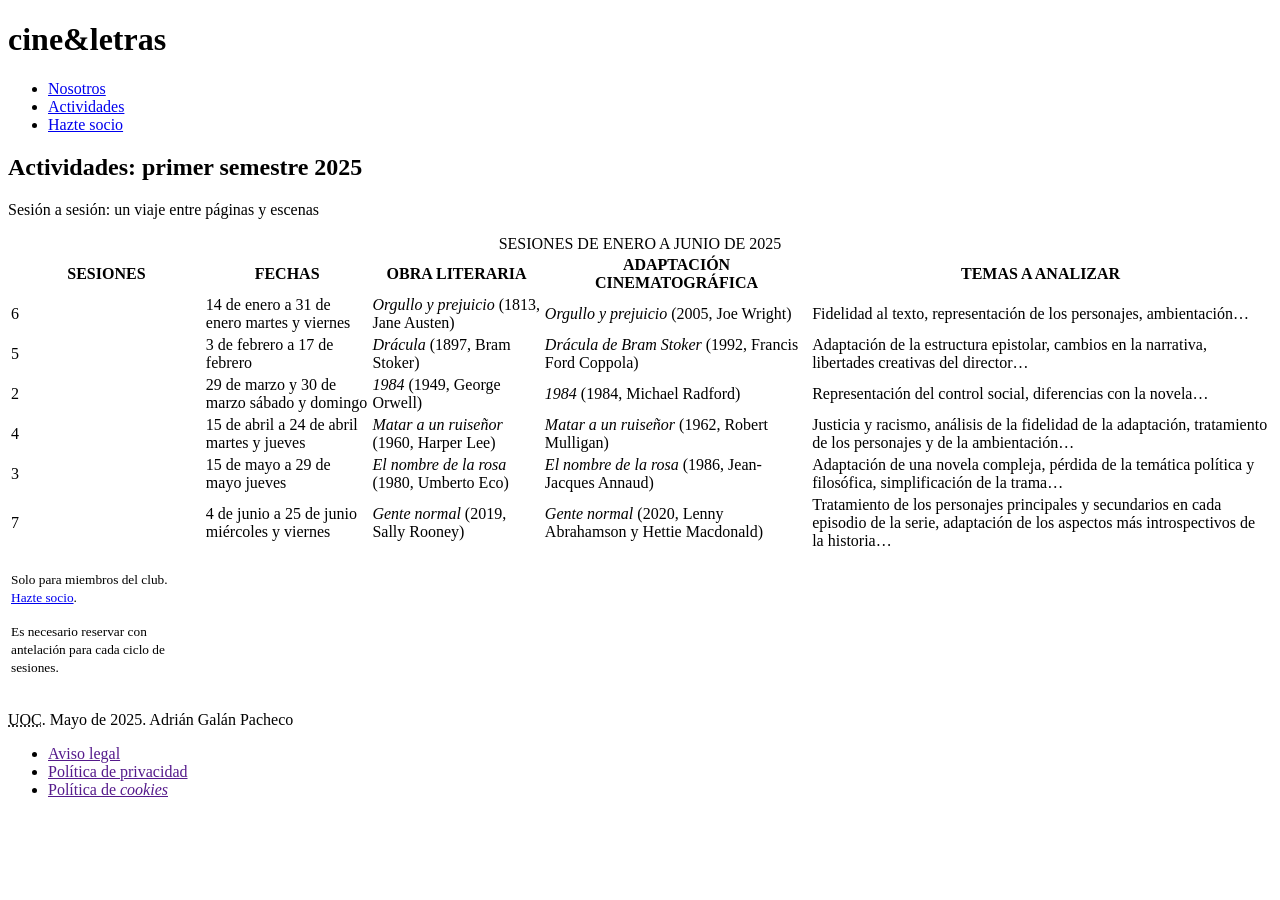
==== actividades.html @ 53a6e755 "Semantic HTML" ====
<!DOCTYPE html>
<html lang="es">

<head>
  <meta charset="UTF-8">
  <meta name="viewport" content="width=device-width, initial-scale=1.0">

  <title>Nosotros | Cine & Letras</title>

  <meta name="author" content="Adrián Galán Pacheco">
  <!-- TODO: Fix description -->
  <meta name="description" content="Actividades cine y letras">

  <link rel="icon" href="img/favicon.png" type="image/png">
  <link rel="stylesheet" href="css/estilos.css">
</head>

<body>

  <header>
    <h1>cine&letras</h1>

    <nav>
      <ul>
        <li><a href="nosotros.html">Nosotros</a></li>
        <li><a href="actividades.html" class="active">Actividades</a></li>
        <li><a href="formulario.html">Hazte socio</a></li>
      </ul>
    </nav>
  </header>

  <main>

    <header>
      <h2>Actividades: primer semestre 2025</h2>
      <p>Sesión a sesión: un viaje entre páginas y escenas</p>
    </header>

    <table>
      <caption>
        SESIONES DE ENERO A JUNIO DE 2025
      </caption>
      
      <thead>
        <tr>
          <th>SESIONES</th>
          <th>FECHAS</th>
          <th>OBRA LITERARIA</th>
          <th>ADAPTACIÓN CINEMATOGRÁFICA</th>
          <th>TEMAS A ANALIZAR</th>
        </tr>
      </thead>

      <tbody>
        <tr>
          <td>6</td>
          <td>14 de enero a 31 de enero <span>martes y viernes</span></td>
          <td><cite>Orgullo y prejuicio</cite> (1813, Jane Austen)</td>
          <td><cite>Orgullo y prejuicio</cite> (2005, Joe Wright)</td>
          <td>Fidelidad al texto, representación de los personajes, ambientación…</td>
        </tr>

        <tr>
          <td>5</td>
          <td>3 de febrero a 17 de febrero</td>
          <td><cite>Drácula</cite> (1897, Bram Stoker)</td>
          <td><cite>Drácula de Bram Stoker</cite> (1992, Francis Ford Coppola)</td>
          <td>Adaptación de la estructura epistolar, cambios en la narrativa, libertades creativas del director…</td>
        </tr>

        <tr>
          <td>2</td>
          <td>29 de marzo y 30 de marzo <span>sábado y domingo</span></td>
          <td><cite>1984</cite> (1949, George Orwell)</td>
          <td><cite>1984</cite> (1984, Michael Radford)</td>
          <td>Representación del control social, diferencias con la novela…</td>
        </tr>

        <tr>
          <td>4</td>
          <td>15 de abril a 24 de abril <span>martes y jueves</span></td>
          <td><cite>Matar a un ruiseñor</cite> (1960, Harper Lee)</td>
          <td><cite>Matar a un ruiseñor</cite> (1962, Robert Mulligan)</td>
          <td>Justicia y racismo, análisis de la fidelidad de la adaptación, tratamiento de los personajes y de la ambientación… </td>
        </tr>

        <tr>
          <td>3</td>
          <td>15 de mayo a 29 de mayo <span>jueves</span></td>
          <td><cite>El nombre de la rosa</cite> (1980, Umberto Eco)</td>
          <td><cite>El nombre de la rosa</cite> (1986, Jean-Jacques Annaud)</td>
          <td>Adaptación de una novela compleja, pérdida de la temática política y filosófica, simplificación de la trama…</td>
        </tr>

        <tr>
          <td>7</td>
          <td>4 de junio a 25 de junio <span>miércoles y viernes</span></td>
          <td><cite>Gente normal</cite> (2019, Sally Rooney)</td>
          <td><cite>Gente normal</cite> (2020, Lenny Abrahamson y Hettie Macdonald)</td>
          <td>Tratamiento de los personajes principales y secundarios en cada episodio de la serie, adaptación de los aspectos más introspectivos de la historia…</td>
        </tr>
      </tbody>

      <tfoot>
        <tr>
          <td>
            <p><small>Solo para miembros del club. <a href="formulario.html">Hazte socio</a>.</small></p>
            <p><small>Es necesario reservar con antelación para cada ciclo de sesiones.</small></p>
          </td>
        </tr>
      </tfoot>
    </table>
    
  </main>

  <footer>
    <p><abbr title="Universitat Oberta de Catalunya">UOC</abbr>. Mayo de 2025. Adrián Galán Pacheco</p>

    <ul>
      <li><a href="">Aviso legal</a></li>
      <li><a href="">Política de privacidad</a></li>
      <li><a href="">Política de <i lang="en">cookies</i></a></li>
    </ul>
  </footer>
</body>

</html>
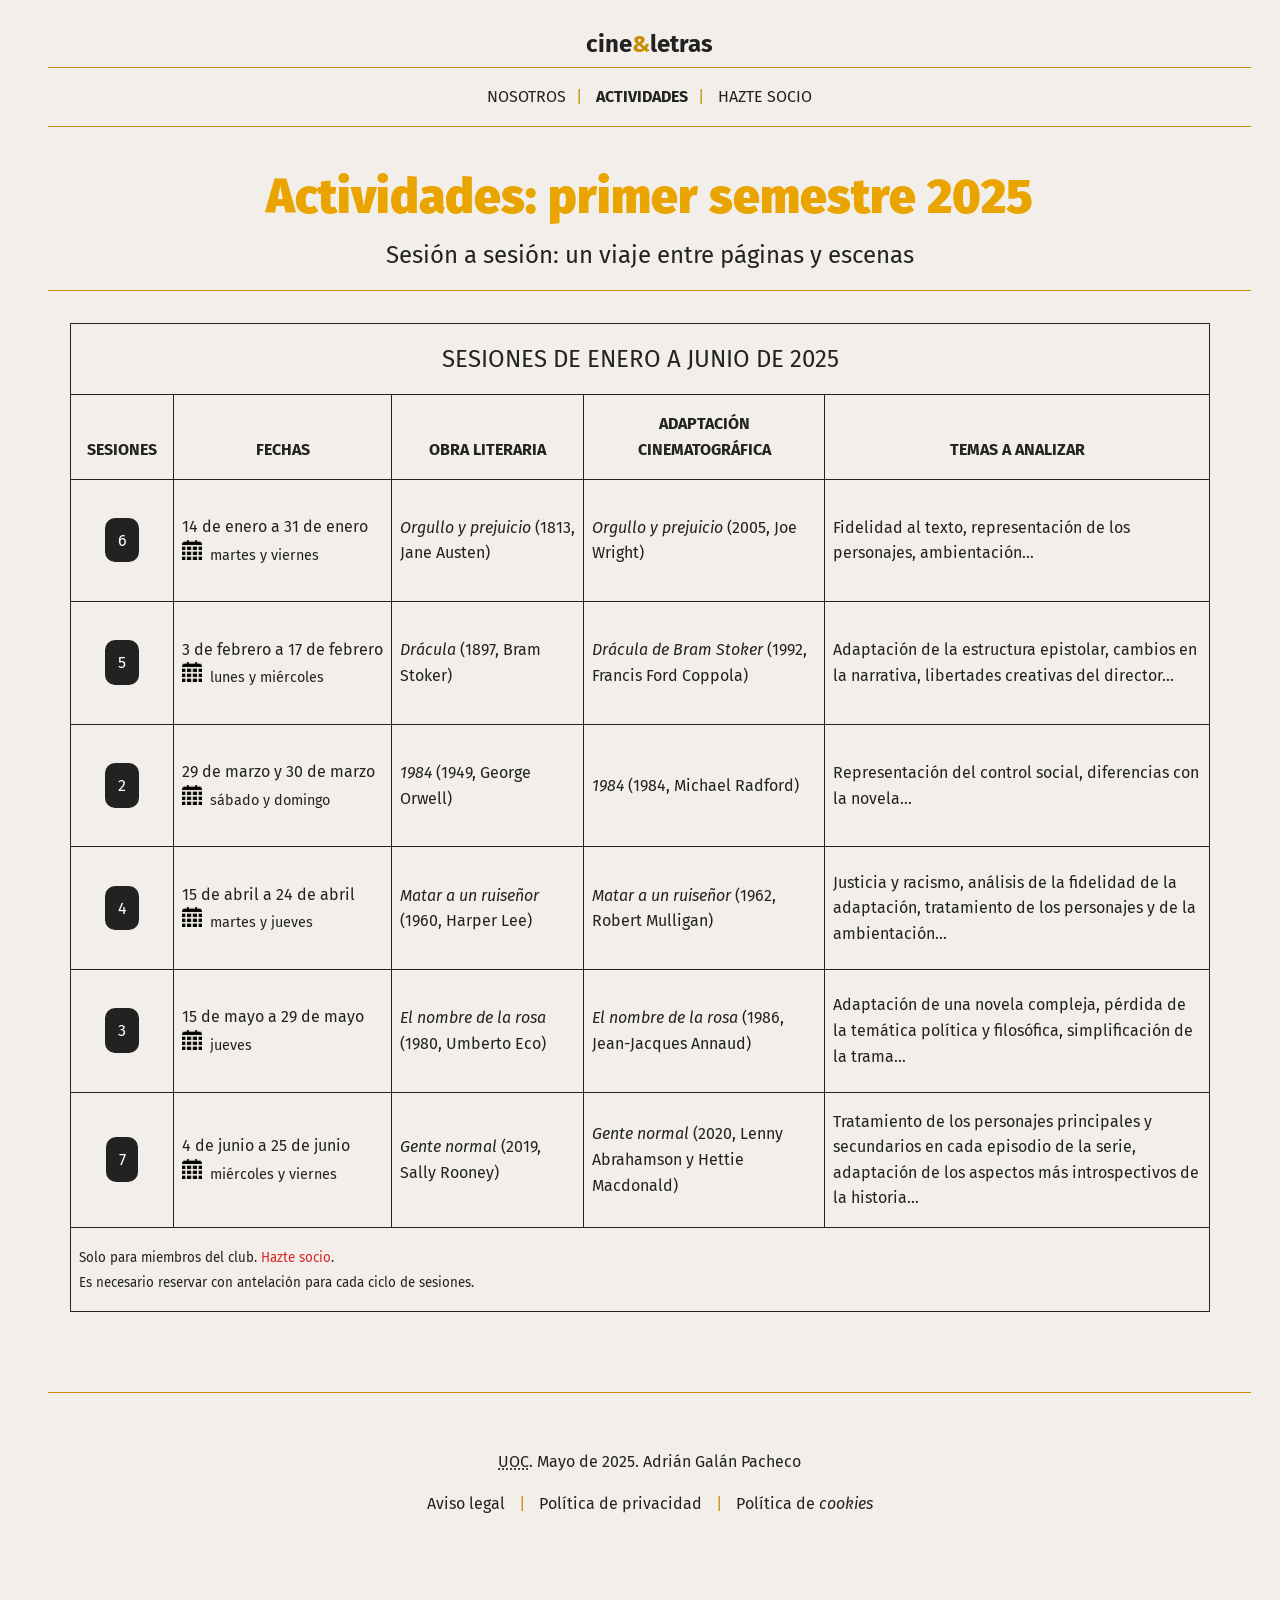
==== commit 3852dc94: "Styles applied" ====
--- a/actividades.html
+++ b/actividades.html
@@ -8,23 +8,27 @@
   <title>Nosotros | Cine & Letras</title>
 
   <meta name="author" content="Adrián Galán Pacheco">
-  <!-- TODO: Fix description -->
-  <meta name="description" content="Actividades cine y letras">
+  <meta name="description" content="Explora las actividades para el primer semestre de 2025 del club Cine y letras.">
 
   <link rel="icon" href="img/favicon.png" type="image/png">
   <link rel="stylesheet" href="css/estilos.css">
+
+  <link rel="preconnect" href="https://fonts.googleapis.com">
+  <link rel="preconnect" href="https://fonts.gstatic.com" crossorigin>
+  <link href="https://fonts.googleapis.com/css2?family=Fira+Sans:ital,wght@0,400;0,700;0,900;1,400&display=swap"
+    rel="stylesheet">
 </head>
 
 <body>
 
   <header>
-    <h1>cine&letras</h1>
+    <h1><a href="index.html" class="web-title">cine<span>&</span>letras</a></h1>
 
     <nav>
       <ul>
-        <li><a href="nosotros.html">Nosotros</a></li>
-        <li><a href="actividades.html" class="active">Actividades</a></li>
-        <li><a href="formulario.html">Hazte socio</a></li>
+        <li><a href="nosotros.html" class="link-menu">Nosotros</a></li>
+        <li><a href="actividades.html" class="link-menu active">Actividades</a></li>
+        <li><a href="formulario.html" class="link-menu">Hazte socio</a></li>
       </ul>
     </nav>
   </header>
@@ -33,93 +37,103 @@
 
     <header>
       <h2>Actividades: primer semestre 2025</h2>
-      <p>Sesión a sesión: un viaje entre páginas y escenas</p>
+      <p class="subsubtitle">Sesión a sesión: un viaje entre páginas y escenas</p>
     </header>
 
-    <table>
+    <table class="container">
       <caption>
         SESIONES DE ENERO A JUNIO DE 2025
       </caption>
-      
+
       <thead>
         <tr>
-          <th>SESIONES</th>
-          <th>FECHAS</th>
-          <th>OBRA LITERARIA</th>
-          <th>ADAPTACIÓN CINEMATOGRÁFICA</th>
-          <th>TEMAS A ANALIZAR</th>
+          <th scope="col">SESIONES</th>
+          <th scope="col">FECHAS</th>
+          <th scope="col">OBRA LITERARIA</th>
+          <th scope="col">ADAPTACIÓN CINEMATOGRÁFICA</th>
+          <th scope="col">TEMAS A ANALIZAR</th>
         </tr>
       </thead>
 
       <tbody>
         <tr>
-          <td>6</td>
-          <td>14 de enero a 31 de enero <span>martes y viernes</span></td>
+          <td><span class="wrapper">6</span></td>
+          <td><time datetime="2025-01-14">14 de enero</time> a <time datetime="2025-01-31">31 de enero</time> <span
+              class="date">martes y viernes</span></td>
           <td><cite>Orgullo y prejuicio</cite> (1813, Jane Austen)</td>
           <td><cite>Orgullo y prejuicio</cite> (2005, Joe Wright)</td>
           <td>Fidelidad al texto, representación de los personajes, ambientación…</td>
         </tr>
 
         <tr>
-          <td>5</td>
-          <td>3 de febrero a 17 de febrero</td>
+          <td><span class="wrapper">5</span></td>
+          <td><time datetime="2025-02-03">3 de febrero</time> a <time datetime="2025-02-17">17 de febrero</time> <span
+              class="date">lunes y miércoles</span></td>
           <td><cite>Drácula</cite> (1897, Bram Stoker)</td>
           <td><cite>Drácula de Bram Stoker</cite> (1992, Francis Ford Coppola)</td>
           <td>Adaptación de la estructura epistolar, cambios en la narrativa, libertades creativas del director…</td>
         </tr>
 
         <tr>
-          <td>2</td>
-          <td>29 de marzo y 30 de marzo <span>sábado y domingo</span></td>
+          <td><span class="wrapper">2</span></td>
+          <td><time datetime="2025-03-29">29 de marzo</time> y <time datetime="2025-03-30">30 de marzo</time> <span
+              class="date">sábado y domingo</span></td>
           <td><cite>1984</cite> (1949, George Orwell)</td>
           <td><cite>1984</cite> (1984, Michael Radford)</td>
           <td>Representación del control social, diferencias con la novela…</td>
         </tr>
 
         <tr>
-          <td>4</td>
-          <td>15 de abril a 24 de abril <span>martes y jueves</span></td>
+          <td><span class="wrapper">4</span></td>
+          <td><time datetime="2025-04-15">15 de abril</time> a <time datetime="2025-05-24">24 de abril</time> <span
+              class="date">martes y jueves</span></td>
           <td><cite>Matar a un ruiseñor</cite> (1960, Harper Lee)</td>
           <td><cite>Matar a un ruiseñor</cite> (1962, Robert Mulligan)</td>
-          <td>Justicia y racismo, análisis de la fidelidad de la adaptación, tratamiento de los personajes y de la ambientación… </td>
+          <td>Justicia y racismo, análisis de la fidelidad de la adaptación, tratamiento de los personajes y de la
+            ambientación… </td>
         </tr>
 
         <tr>
-          <td>3</td>
-          <td>15 de mayo a 29 de mayo <span>jueves</span></td>
+          <td><span class="wrapper">3</span></td>
+          <td><time datetime="2025-05-15">15 de mayo</time> a <time datetime="2025-05-29">29 de mayo</time> <span
+              class="date">jueves</span></td>
           <td><cite>El nombre de la rosa</cite> (1980, Umberto Eco)</td>
           <td><cite>El nombre de la rosa</cite> (1986, Jean-Jacques Annaud)</td>
-          <td>Adaptación de una novela compleja, pérdida de la temática política y filosófica, simplificación de la trama…</td>
+          <td>Adaptación de una novela compleja, pérdida de la temática política y filosófica, simplificación de la
+            trama…</td>
         </tr>
 
         <tr>
-          <td>7</td>
-          <td>4 de junio a 25 de junio <span>miércoles y viernes</span></td>
+          <td><span class="wrapper">7</span></td>
+          <td><time datetime="2025-06-04">4 de junio</time> a <time datetime="2025-06-25">25 de junio</time> <span
+              class="date">miércoles y viernes</span></td>
           <td><cite>Gente normal</cite> (2019, Sally Rooney)</td>
           <td><cite>Gente normal</cite> (2020, Lenny Abrahamson y Hettie Macdonald)</td>
-          <td>Tratamiento de los personajes principales y secundarios en cada episodio de la serie, adaptación de los aspectos más introspectivos de la historia…</td>
+          <td>Tratamiento de los personajes principales y secundarios en cada episodio de la serie, adaptación de los
+            aspectos más introspectivos de la historia…</td>
         </tr>
       </tbody>
 
-      <tfoot>
+      <tfoot class="tfoot">
         <tr>
-          <td>
-            <p><small>Solo para miembros del club. <a href="formulario.html">Hazte socio</a>.</small></p>
+          <td colspan="5">
+            <p><small>Solo para miembros del club. <a href="formulario.html" class="link-text">Hazte socio</a>.</small>
+            </p>
             <p><small>Es necesario reservar con antelación para cada ciclo de sesiones.</small></p>
           </td>
         </tr>
       </tfoot>
     </table>
-    
+
   </main>
 
   <footer>
-    <p><abbr title="Universitat Oberta de Catalunya">UOC</abbr>. Mayo de 2025. Adrián Galán Pacheco</p>
+    <p><abbr title="Universitat Oberta de Catalunya" lang="ca">UOC</abbr>. Mayo de 2025. Adrián Galán Pacheco</p>
 
     <ul>
-      <li><a href="">Aviso legal</a></li>
-      <li><a href="">Política de privacidad</a></li>
-      <li><a href="">Política de <i lang="en">cookies</i></a></li>
+      <li><a href="" class="link-menu footer">Aviso legal</a></li>
+      <li><a href="" class="link-menu footer">Política de privacidad</a></li>
+      <li><a href="" class="link-menu footer">Política de <i lang="en">cookies</i></a></li>
     </ul>
   </footer>
 </body>
--- a/css/estilos.css
+++ b/css/estilos.css
@@ -0,0 +1,491 @@
+/*
+|----------------------------------------
+| VARIABLES
+|----------------------------------------
+*/
+
+:root {
+  --primary-color: rgb(233, 164, 0);
+  --secondary-color: rgb(201, 140, 0);
+  --accent-color: rgb(214, 40, 40);
+  --text-color: rgb(34, 34, 34);
+  --bg-color: rgb(242, 239, 234);
+  --white: rgb(255, 255, 255);
+}
+
+/*
+|----------------------------------------
+| RESET & BASE STYLES
+|----------------------------------------
+*/
+
+* {
+  margin: 0;
+  padding: 0;
+}
+
+*::before,
+*::after {
+  box-sizing: border-box;
+}
+
+body {
+  font-family: 'Fira Sans', sans-serif;
+  color: var(--text-color);
+  background-color: var(--bg-color);
+  font-weight: 400;
+  line-height: 1.6;
+}
+
+body.index {
+  background-image: url("../img/bg-home.jpg");
+  background-repeat: no-repeat;
+  background-size: cover;
+  overflow: hidden;
+  height: 100vh;
+}
+
+/*
+|----------------------------------------
+| LAYOUT
+|----------------------------------------
+*/
+
+header,
+footer,
+main>header {
+  width: 94%;
+  margin-left: 3rem;
+  margin-right: 3rem;
+}
+
+header {
+  text-align: center;
+  min-height: 10vh;
+  padding: 1rem 0;
+}
+
+footer {
+  display: flex;
+  flex-direction: column;
+  justify-content: center;
+  text-align: center;
+  border-top: 1px solid var(--secondary-color);
+  padding-bottom: 4rem;
+  gap: 1rem;
+  min-height: 20vh;
+  margin-top: 5rem;
+}
+
+.container {
+  width: 100%;
+  max-width: 1140px;
+  margin-left: auto;
+  margin-right: auto;
+  padding-left: 3rem;
+  padding-right: 3rem;
+}
+
+.container.index {
+  overflow: hidden;
+  display: flex;
+  flex-direction: column;
+  justify-content: center;
+  min-height: 50vh;
+}
+
+/*
+|----------------------------------------
+| TYPOGRAPHY & TITLES
+|----------------------------------------
+*/
+
+.web-title {
+  color: var(--text-color);
+  text-decoration: none;
+  font-size: 1.5rem;
+  font-weight: 700;
+}
+
+.web-title:hover {
+  color: var(--secondary-color);
+}
+
+.web-title>span {
+  color: var(--secondary-color);
+}
+
+.title.index {
+  font-weight: 900;
+  font-size: 4rem;
+  border-bottom: 5px dotted var(--text-color);
+  color: var(--text-color)
+}
+
+.subtitle.index {
+  font-weight: 700;
+  font-size: 3rem;
+  margin: 1rem 0;
+}
+
+.subsubtitle.index {
+  font-size: 2.5rem;
+  border-bottom: none;
+  padding: 0;
+}
+
+.subsubtitle {
+  font-size: 1.5rem;
+  border-bottom: 1px solid var(--secondary-color);
+  padding-bottom: 1rem;
+}
+
+h2 {
+  color: var(--primary-color);
+  font-size: 3rem;
+  font-weight: 900;
+}
+
+h3 {
+  font-size: 2.5rem;
+  padding: 2rem 0 1rem;
+  font-weight: 700;
+}
+
+h3~p {
+  padding: 1rem 0 0 8rem;
+}
+
+h4 {
+  text-transform: uppercase;
+  font-size: .9rem;
+  font-weight: 700;
+}
+
+/*
+|----------------------------------------
+| LINKS
+|----------------------------------------
+*/
+
+.link-text {
+  color: var(--accent-color);
+  text-decoration: none;
+}
+
+.link-text:hover {
+  color: var(--secondary-color);
+}
+
+.link-menu {
+  color: var(--text-color);
+  text-decoration: none;
+}
+
+.link-menu:hover {
+  color: var(--secondary-color);
+}
+
+.link-menu {
+  text-transform: uppercase;
+}
+
+.link-menu.active {
+  font-weight: 700;
+}
+
+.link-menu.footer {
+  text-transform: none;
+}
+
+/*
+|----------------------------------------
+| LISTS
+|----------------------------------------
+*/
+
+nav>ul {
+  display: flex;
+  flex-direction: row;
+  justify-content: center;
+  border-top: 1px solid var(--secondary-color);
+  border-bottom: 1px solid var(--secondary-color);
+  padding: 1rem;
+}
+
+nav>ul>li, footer ul>li {
+  list-style: none;
+  display: inline-block;
+}
+
+nav>ul>li:not(:first-child)::before, footer ul>li:not(:first-child)::before {
+  content: " | ";
+  padding: 0 10px;
+  color: var(--secondary-color);
+}
+
+section ul>li {
+  list-style-type: square;
+  list-style-position: inside;
+  padding-top: 1rem;
+}
+
+section ul>li::marker {
+ color: var(--secondary-color) ;
+}
+
+ol {
+  margin-top: 2rem;
+}
+
+ol>li {
+  font-weight: 700;
+  font-size: 1.2rem;
+}
+
+ol>li>ul {
+  font-weight: 400;
+  padding-left: 3rem;
+}
+
+ol>li>ul>li {
+  list-style-position: inside;
+  font-size: 1rem;
+}
+
+ol>li>ul>li:last-child {
+  margin-bottom: 1rem;
+}
+
+ol li {
+  list-style-image: none;
+  list-style-position: inside;
+}
+
+ol>li:nth-child(1) {
+  list-style-image: url('../img/icon-selection.png');
+}
+
+ol>li:nth-child(2) {
+  list-style-image: url('../img/icon-review.png');
+}
+
+ol>li:nth-child(3) {
+  list-style-image: url('../img/icon-viewing.png');
+}
+
+ol>li:nth-child(4) {
+  list-style-image: url('../img/icon-debate.png');
+}
+
+/*
+|----------------------------------------
+| TABLES
+|----------------------------------------
+*/
+
+table, th, td, caption {
+  border: 1px solid var(--text-color);
+}
+
+caption {
+  border-bottom: none;
+  padding: 1rem;
+  font-size: 1.5rem;
+}
+
+table {
+  border-collapse: collapse;
+  margin-top: 1rem;
+}
+
+th {
+  vertical-align: bottom;
+  padding: 1rem;
+}
+
+th:nth-child(3) {
+  white-space: nowrap;
+}
+
+tbody td:first-child {
+  text-align: center;
+  padding: 3rem 1rem;
+}
+
+td {
+  padding: 1rem .5rem;
+}
+
+td:nth-child(2) {
+  width: fit-content;
+}
+
+td:nth-child(2) {
+  white-space: nowrap;
+}
+
+.date {
+  display: block;
+  font-size: .9rem;
+}
+
+.date::before {
+  content: url("../img/icon-calendar.png");
+  margin-right: .5rem;
+}
+
+.wrapper {
+  padding: .8rem;
+  background-color: var(--text-color);
+  color: var(--white);
+  border-radius: 10px;
+}
+
+tfoot tr td p {
+  text-align: left;
+}
+
+/*
+|----------------------------------------
+| FORMS
+|----------------------------------------
+*/
+
+form {
+  padding: 2rem 0 0 8rem;
+  display: flex;
+  flex-direction: column;
+  font-size: .9rem;
+}
+
+label {
+  display: flex;
+  flex-direction: column;
+  padding-top: 1rem;
+}
+
+input, select {
+  height: 30px;
+  width: 80%;
+  border: 1px solid var(--text-color);
+  margin: 1rem 0;
+  padding: 0 0.5rem;
+}
+
+input::placeholder {
+  font-style: italic;
+}
+
+input[type="checkbox"], input[type="radio"] {
+  width: auto;
+  height: auto;
+  margin: 0 .5rem 0 0;
+}
+
+.form-button {
+  background-color: var(--accent-color);
+  border: none;
+  color: var(--white);
+  padding: .5rem;
+  width: fit-content;
+  margin-top: 1rem;
+}
+
+.form-button:hover {
+  cursor: pointer;
+}
+
+input:focus,
+select:focus,
+textarea:focus {
+  box-shadow: 0 0 5px var(--secondary-color);
+}
+
+input:required:user-invalid,
+select:required:user-invalid,
+textarea:required:user-invalid {
+  border-color: #ff0000;
+}
+
+input:required:user-valid,
+select:required:user-valid,
+textarea:required:user-valid {
+  border-color: #4caf50;
+}
+
+textarea {
+  height: 8rem;
+}
+
+.checkbox, .radio {
+  display: flex;
+  flex-direction: row;
+  gap: 0;
+  margin-top: .5rem;
+}
+
+.checkbox-genres, .radio {
+  margin-top: 0;
+  padding-left: 1rem;
+}
+
+fieldset {
+  background-color: var(--white);
+  border: none;
+  padding: 1rem 1rem;
+  margin-top: 1rem;
+}
+
+fieldset:nth-child(2), fieldset:nth-child(3) {
+  display: grid;
+  grid-template-columns: 1fr 1fr;
+}
+
+legend, .label {
+  text-transform: uppercase;
+  border: 1px solid var(--primary-color);
+  background-color: var(--white);
+  width: fit-content;
+  padding: 0 .5rem;
+}
+
+/*
+|----------------------------------------
+| COMPONENTS
+|----------------------------------------
+*/
+
+abbr {
+  cursor: help;
+}
+
+address {
+  font-style: normal;
+  padding: 0 0 0 8rem;
+}
+
+/*
+|----------------------------------------
+| PAGES
+|----------------------------------------
+*/
+
+.required {
+  color: var(--accent-color);
+  display: contents;
+}
+
+.genres {
+  display: grid;
+  grid-template-columns: 1fr 1fr;
+}
+
+.label {
+  margin-bottom: 1rem;
+  text-transform: none;
+}
+
+form > p:nth-child(6) {
+  margin: 1rem 0 0 0;
+}
